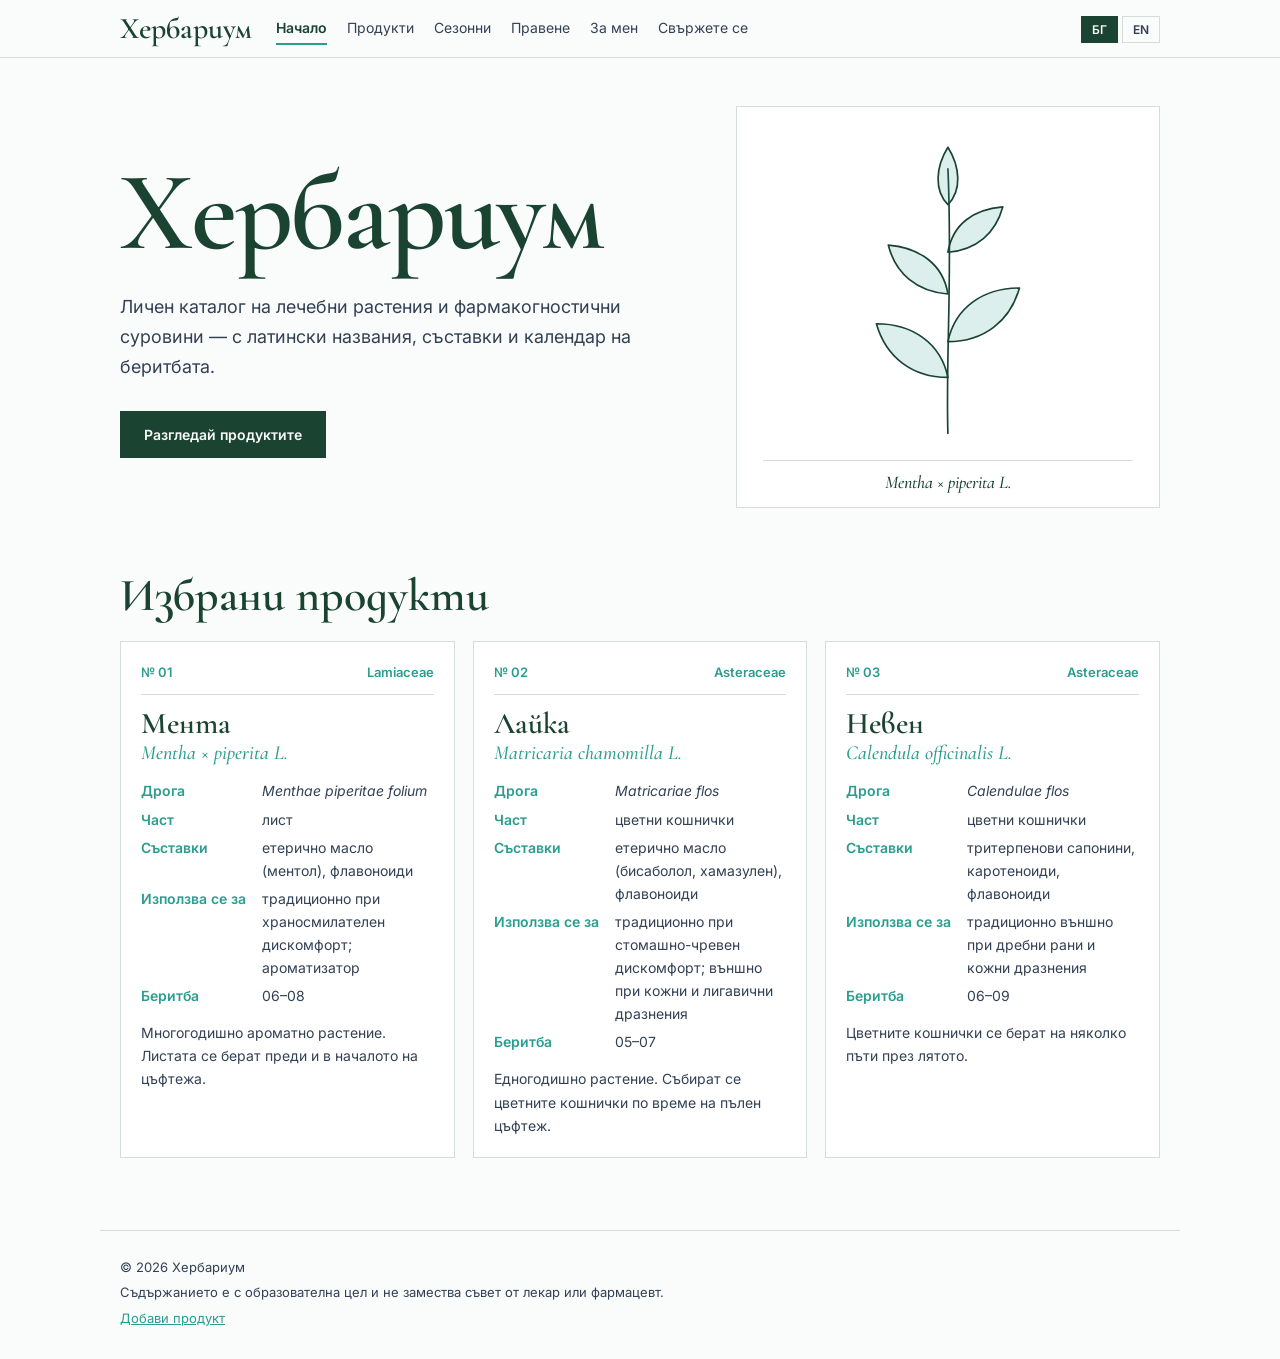
==== index.html @ a368ddf5 "Adding more plants from list: almost half" ====
<!DOCTYPE html>
<html lang="bg">
<head>
    <meta charset="utf-8">
    <meta name="viewport" content="width=device-width, initial-scale=1, viewport-fit=cover">
    <title>Хербариум</title>
    <link href="https://fonts.googleapis.com/css2?family=Cormorant+Garamond:ital,wght@0,500;0,600;1,400;1,500&family=Inter:wght@400;500;600&display=swap" rel="stylesheet">
    <style>
        :root{--bg:#FAFBFB;--ink:#334155;--green:#1B4332;--teal:#2A9D8F;--line:#d5dddb;--card:#fff;--tint:#e8f3f0;color-scheme:light;box-sizing:border-box;padding:env(safe-area-inset-top,0px) 0 env(safe-area-inset-bottom,0px)}
        @media(prefers-color-scheme:dark){:root:not([data-theme="light"]){--bg:#0e1714;--ink:#c9d3d1;--green:#9fd3b8;--teal:#4cc2b2;--line:#27413a;--card:#13211d;--tint:#193029;color-scheme:dark}}
        :root[data-theme="dark"]{--bg:#0e1714;--ink:#c9d3d1;--green:#9fd3b8;--teal:#4cc2b2;--line:#27413a;--card:#13211d;--tint:#193029;color-scheme:dark}
        *{box-sizing:border-box}
        html{scroll-padding-top:env(safe-area-inset-top,0px)}
        body{margin:0;background:var(--bg);color:var(--ink);font:16px/1.65 Inter,system-ui,sans-serif}
        body::before{content:"";position:fixed;inset:0 0 auto;height:env(safe-area-inset-top,0px);background:var(--bg);z-index:20}
        header{position:sticky;top:env(safe-area-inset-top,0px);z-index:10;background:var(--bg);border-bottom:1px solid var(--line)}
        .bar{max-width:1080px;margin:auto;padding:12px 20px;display:flex;align-items:center;gap:8px 24px;flex-wrap:wrap}
        .brand{font:600 30px/1 "Cormorant Garamond",Georgia,serif;color:var(--green);text-decoration:none}
        nav{display:flex;gap:2px 20px;flex:1;flex-wrap:wrap}
        nav a{color:var(--ink);text-decoration:none;font-size:14px;padding:4px 0;border-bottom:2px solid transparent}
        nav a.on{color:var(--green);border-color:var(--teal);font-weight:600}
        a:focus-visible,button:focus-visible,input:focus-visible{outline:2px solid var(--teal);outline-offset:3px}
        .lang button{font:600 12px Inter,sans-serif;border:1px solid var(--line);background:none;color:var(--ink);padding:5px 10px;cursor:pointer}
        .lang button[aria-pressed=true]{background:var(--green);color:var(--bg);border-color:var(--green)}
        main{max-width:1080px;margin:auto;padding:48px 20px 72px}
        h1,h2,h3{font-family:"Cormorant Garamond",Georgia,serif;color:var(--green);font-weight:600;line-height:1.02;margin:0}
        h1{font-size:clamp(52px,11vw,112px);letter-spacing:-.015em}
        h2{font-size:clamp(32px,5vw,46px);margin:64px 0 22px}
        h3{font-size:30px}
        .lat{font:italic 500 20px "Cormorant Garamond",Georgia,serif;color:var(--teal);margin:2px 0 14px}
        .lead{font-size:18px;max-width:34em;margin:22px 0 30px}
        .btn{display:inline-block;background:var(--green);color:var(--bg);padding:12px 24px;text-decoration:none;font-weight:600;font-size:14px}
        .hero{display:grid;grid-template-columns:1.35fr 1fr;gap:44px;align-items:center}
        .plate{border:1px solid var(--line);background:var(--card);padding:26px 26px 14px;text-align:center;color:var(--green)}
        .plate svg{width:100%;max-height:310px}
        .plate p{margin:10px 0 0;border-top:1px solid var(--line);padding-top:10px;font:italic 500 18px "Cormorant Garamond",Georgia,serif}
        .mono{font:600 110px/1.1 "Cormorant Garamond",Georgia,serif;padding:30px 0}
        .grid{display:grid;grid-template-columns:repeat(auto-fill,minmax(290px,1fr));gap:18px}
        .card{border:1px solid var(--line);background:var(--card);padding:20px}
        .meta{display:flex;justify-content:space-between;gap:10px;border-bottom:1px solid var(--line);padding-bottom:10px;margin-bottom:14px;font-size:13px;color:var(--teal);font-weight:600}
        dl{display:grid;grid-template-columns:auto 1fr;gap:5px 16px;font-size:14px;margin:0 0 14px}
        dt{color:var(--teal);font-weight:600}
        dd{margin:0}
        .card p:last-child{font-size:14px;margin:0}
        input{width:100%;max-width:480px;padding:12px 14px;border:1px solid var(--line);background:var(--card);color:var(--ink);font:inherit;margin:8px 0 28px}
        .cal{overflow-x:auto}
        table{border-collapse:collapse;width:100%;min-width:700px;font-size:13px}
        th,td{border:1px solid var(--line);padding:8px 4px;text-align:center}
        th:first-child,td:first-child{text-align:left;padding-left:10px;white-space:nowrap}
        td.on{background:var(--teal);color:var(--bg);font-size:9px}
        th.now{background:var(--tint);color:var(--green)}
        td.now{box-shadow:inset 0 0 0 2px var(--green)}
        .big{font:500 clamp(24px,4vw,38px) "Cormorant Garamond",Georgia,serif;color:var(--green);word-break:break-all}
        footer{border-top:1px solid var(--line);padding:26px 20px;max-width:1080px;margin:auto;font-size:13px}
        footer p{margin:0 0 4px}
        .row{display:grid;grid-template-columns:1fr 2fr;gap:6px 28px;padding:18px 0;border-top:1px solid var(--line)}.row h3{font-size:26px}.row p{margin:0}
        .hl{border-color:var(--teal);box-shadow:inset 0 3px 0 var(--teal)}.sub{font-size:14px;margin:6px 0 0}
        .form{display:grid;grid-template-columns:repeat(auto-fit,minmax(240px,1fr));gap:14px 18px;margin:24px 0}.form label{font-size:13px;font-weight:600;color:var(--teal)}.form input{margin:4px 0 0;max-width:none;color:var(--ink);font-weight:400}
        .months{display:flex;flex-wrap:wrap;gap:8px 18px;margin-bottom:24px}.months label{font-size:14px}.months input{width:auto;margin:0 5px 0 0}
        textarea{width:100%;padding:12px;border:1px solid var(--line);background:var(--card);color:var(--ink);font:13px/1.5 ui-monospace,Menlo,monospace;margin:12px 0}
        ol{padding-left:20px;max-width:40em}
        .card ul,.card ol{padding-left:18px;margin:0 0 12px;font-size:14px}.card li{margin:3px 0}.k{font-size:13px;font-weight:600;color:var(--teal);margin:12px 0 4px}
        @media(max-width:720px){.hero{grid-template-columns:1fr;gap:28px}.plate{max-width:280px}.row{grid-template-columns:1fr}}
    </style>
</head>
<body>
<header><div class="bar">
    <a class="brand" href="#home" id="brand"></a><nav id="nav"></nav>
    <div class="lang"><button data-l="bg">БГ</button> <button data-l="en">EN</button></div>
</div></header>
<main id="app"></main>
<footer id="foot"></footer>
<script>
    /* =====================================================================
       ✎ РЕДАКТИРАЙТЕ ТУК / EDIT HERE
       Добавяне на продукт: копирайте един блок в PRODUCTS и сменете текстовете.
       Махане на продукт: изтрийте целия му блок { ... }.
       months = месеци на беритба (1 = януари … 12 = декември).
       ===================================================================== */
    const SITE={
        email:"bilkarnik.contact@gmail.com",
        social:[{name:"Instagram",url:"https://instagram.com/"}],
        person:{bg:"Якуб Златанов",en:"Yaqub Zlatanov"},
        role:{bg:"Студент по фармация, Софийски университет „Св. Климент Охридски“",en:"Pharmacy student, Sofia University “St. Kliment Ohridski”"},
        bio:{
            bg:["Хербариум е личен проект, в който събирам и подреждам знания за лекарствените растения и техните суровини — от латинското название и използваната част до активните съставки и времето за беритба.","Целта е да бъде ясен и полезен справочник по фармакогнозия."],
            en:["Herbarium is a personal project where I collect and organise knowledge about medicinal plants and their drugs — from the Latin name and the part used to the active constituents and harvest time.","The aim is a clear, useful pharmacognosy reference."]},
        dirs:[
            {bg:{t:"Фармакогнозия",d:"Основно направление"},en:{t:"Pharmacognosy",d:"Main focus"}},
            {bg:{t:"Козметична технология",d:"Правене на козметика"},en:{t:"Cosmetic technology",d:"Making cosmetics"}},
            {bg:{t:"Фармацевтична технология",d:"Лекарствени форми — мехлеми, балсами и други"},en:{t:"Pharmaceutical technology",d:"Dosage forms — ointments, balms and more"}}],
        make:[
            {bg:{t:"Водни растителни извлеци",d:"Изследване на разтворимостта на растителните компоненти."},en:{t:"Aqueous plant extracts",d:"Studying the solubility of plant constituents."}},
            {bg:{t:"Глицеринови извлеци",d:"Изучаване на свойствата на глицеринова екстракционна среда."},en:{t:"Glycerin extracts",d:"Studying the properties of glycerin as an extraction medium."}},
            {bg:{t:"Растителни прахове",d:"Подготовка и характеризиране на суровини."},en:{t:"Herbal powders",d:"Preparing and characterising raw materials."}},
            {bg:{t:"Кремове и емулсии",d:"Крем за ръце и тяло, билков крем, хидратиращи емулсии, кремове с глицерин и растителни екстракти."},en:{t:"Creams and emulsions",d:"Hand and body cream, herbal cream, moisturising emulsions, creams with glycerin and plant extracts."}},
            {bg:{t:"Екстракти и тинктури",d:"Водни извлеци, глицеринови извлеци, маслени мацерати."},en:{t:"Extracts and tinctures",d:"Aqueous extracts, glycerin extracts, oil macerates."}},
            {bg:{t:"Балсами и мехлеми",d:"Балсам с пчелен восък, маслени билкови балсами."},en:{t:"Balms and ointments",d:"Beeswax balm, herbal oil balms."}},
            {bg:{t:"Други форми",d:"Течни сапунени форми, козметични гелове, глицеринови разтвори."},en:{t:"Other forms",d:"Liquid soap forms, cosmetic gels, glycerin solutions."}},
            {bg:{t:"Водни разтвори и ароматни продукти",d:"Ароматизирани водни разтвори (eau de parfum, eau de toilette, parfum), глицеринови смеси, прости козметични смеси."},en:{t:"Aqueous solutions and fragrance products",d:"Aromatised aqueous solutions (eau de parfum, eau de toilette, parfum), glycerin mixtures, simple cosmetic mixtures."}}]
    };
    const PRODUCTS=[
        {latin:"Mentha × piperita L.",drug:"Menthae piperitae folium",family:"Lamiaceae",months:[6,7,8],
            bg:{name:"Мента",part:"лист",compounds:"етерично масло (ментол), флавоноиди",use:"традиционно при храносмилателен дискомфорт; ароматизатор",desc:"Многогодишно ароматно растение. Листата се берат преди и в началото на цъфтежа."},
            en:{name:"Peppermint",part:"leaf",compounds:"essential oil (menthol), flavonoids",use:"traditionally for digestive discomfort; flavouring",desc:"A perennial aromatic herb. Leaves are picked before and at the start of flowering."}},
        {latin:"Matricaria chamomilla L.",drug:"Matricariae flos",family:"Asteraceae",months:[5,6,7],
            bg:{name:"Лайка",part:"цветни кошнички",compounds:"етерично масло (бисаболол, хамазулен), флавоноиди",use:"традиционно при стомашно-чревен дискомфорт; външно при кожни и лигавични дразнения",desc:"Едногодишно растение. Събират се цветните кошнички по време на пълен цъфтеж."},
            en:{name:"Chamomile",part:"flower heads",compounds:"essential oil (bisabolol, chamazulene), flavonoids",use:"traditionally for gastrointestinal discomfort; externally for skin and mucosal irritation",desc:"An annual herb. The flower heads are collected at full bloom."}},
        {latin:"Calendula officinalis L.",drug:"Calendulae flos",family:"Asteraceae",months:[6,7,8,9],
            bg:{name:"Невен",part:"цветни кошнички",compounds:"тритерпенови сапонини, каротеноиди, флавоноиди",use:"традиционно външно при дребни рани и кожни дразнения",desc:"Цветните кошнички се берат на няколко пъти през лятото."},
            en:{name:"Calendula",part:"flower heads",compounds:"triterpene saponins, carotenoids, flavonoids",use:"traditionally, externally, for minor wounds and skin irritation",desc:"The flower heads are picked several times during the summer."}},
        {latin:"Tilia cordata Mill.",drug:"Tiliae flos",family:"Malvaceae",months:[6,7],
            bg:{name:"Липа",part:"съцветия",compounds:"флавоноиди, слузести вещества, етерично масло",use:"традиционно при простуда, като потогонно средство",desc:"Събират се съцветията заедно със съцветния листец в пълен цъфтеж."},
            en:{name:"Linden",part:"inflorescences",compounds:"flavonoids, mucilage, essential oil",use:"traditionally for colds, as a diaphoretic",desc:"Inflorescences are collected with their bract at full bloom."}},
        {latin:"Hypericum perforatum L.",drug:"Hyperici herba",family:"Hypericaceae",months:[6,7,8],
            bg:{name:"Жълт кантарион",part:"цъфтящи връхчета",compounds:"хиперицин, хиперфорин, флавоноиди",use:"традиционно при леко потиснато настроение; взаимодейства с много лекарства",desc:"Бере се цъфтящата връхна част на стъблото. Известен с лекарствени взаимодействия — консултирайте се със специалист."},
            en:{name:"St John’s wort",part:"flowering tops",compounds:"hypericin, hyperforin, flavonoids",use:"traditionally for mildly low mood; interacts with many medicines",desc:"The flowering tops of the stem are collected. Known for drug interactions — consult a professional."}},
        {latin:"Rosa canina L.",drug:"Rosae pseudofructus",family:"Rosaceae",months:[9,10],
            bg:{name:"Шипка",part:"плод",compounds:"витамин C, каротеноиди, флавоноиди",use:"източник на витамин C; традиционно при простуда",desc:"Бере се напълно узрелият лъжлив плод наесен."},
            en:{name:"Rose hip",part:"fruit",compounds:"vitamin C, carotenoids, flavonoids",use:"a source of vitamin C; traditionally for colds",desc:"The fully ripe false fruit is picked in autumn."}},
        {latin:"Salvia officinalis L.",drug:"Salviae officinalis folium",family:"Lamiaceae",months:[5,6,7],
            bg:{name:"Градински чай (жълфия)",part:"листа",compounds:"етерично масло (туйон, 1,8-цинеол, камфор), розмаринова киселина, флавоноиди, дитерпени",use:"традиционно при възпаления на устата и гърлото (гаргара), при леко храносмилателно разстройство и прекомерно изпотяване",desc:"Многогодишен ароматен полухраст със сиво-зелени космати листа. Листата се берат преди и в началото на цъфтежа. Не се препоръчва при бременност и продължителна употреба заради туйона."},
            en:{name:"Sage",part:"leaves",compounds:"essential oil (thujone, 1,8-cineole, camphor), rosmarinic acid, flavonoids, diterpenes",use:"traditionally for mouth and throat inflammation (gargle), mild digestive discomfort and excessive sweating",desc:"A perennial aromatic subshrub with grey-green hairy leaves. The leaves are picked before and at the start of flowering. Not recommended in pregnancy or for long-term use because of thujone."}},
        {latin:"Valeriana officinalis L.",drug:"Valerianae radix",family:"Caprifoliaceae (old: Valerianaceae)",months:[9,10],
            bg:{name:"Валериана",part:"коренища с корени",compounds:"етерично масло (борнил изовалерат), валеренова киселина, валепотриати, аминокиселини",use:"традиционно при лека нервна възбуда и затруднено заспиване",desc:"Многогодишен тревисто растение, чиито корени имат характерна силна миризма. Коренищата се изкопават наесен и се сушат внимателно."},
            en:{name:"Valerian",part:"rhizomes with roots",compounds:"essential oil (bornyl isovalerate), valerenic acid, valepotriates, amino acids",use:"traditionally for mild nervous tension and difficulty falling asleep",desc:"A perennial herb whose roots have a characteristic strong smell. The rhizomes are dug up in autumn and dried carefully."}},
        {latin:"Plantago lanceolata L.",drug:"Plantaginis lanceolatae folium",family:"Plantaginaceae",months:[5,6,7,8],
            bg:{name:"Теснолист живовляк",part:"листа",compounds:"иридоидни гликозиди (аукубин, каталпол), слузести вещества, флавоноиди, танини",use:"традиционно при кашлица и дразнене на лигавицата на устата и гърлото",desc:"Многогодишно растение с розетка от тесни листа и класовидно съцветие. Листата се берат през лятото."},
            en:{name:"Ribwort plantain",part:"leaves",compounds:"iridoid glycosides (aucubin, catalpol), mucilage, flavonoids, tannins",use:"traditionally for cough and irritation of the mouth and throat lining",desc:"A perennial plant with a rosette of narrow leaves and spike-like flower head. The leaves are picked in summer."}},
        {latin:"Echinacea purpurea (L.) Moench",drug:"Echinaceae purpureae herba",family:"Asteraceae",months:[7,8,9],
            bg:{name:"Ехинацея (пурпурна)",part:"надземна част (цъфтящите върхове)",compounds:"кафеоилови производни (цикорова киселина), алкиламиди, полизахариди, флавоноиди",use:"традиционно за краткотрайна подкрепа при настинка",desc:"Многогодишно растение с едри розово-пурпурни цветни кошнички с изпъкнала средина. Не се препоръчва при автоимунни заболявания без консултация със специалист."},
            en:{name:"Purple coneflower",part:"aerial parts (flowering tops)",compounds:"caffeoyl derivatives (cichoric acid), alkylamides, polysaccharides, flavonoids",use:"traditionally for short-term support during the common cold",desc:"A perennial plant with large pink-purple flower heads with a raised centre. Not recommended in autoimmune diseases without professional advice."}},
    ];

    /* ✎ ПРАВЕНЕ (методики). За нова методика копирайте един блок и сменете текстовете.
       drug = латинското име на дрогата от PRODUCTS (връзка към продукта); need = списък; steps = стъпки. */
    const PREPS=[
        {drug:"Matricariae flos",
            bg:{name:"запарка от лайка",need:["10 г лайка (Matricariae flos), едро натрошена","100 мл вода","водна баня, везна, цедка"],
                steps:["Претеглете дрогата и я сложете в подходящ съд.","Залейте с гореща вода и покрийте.","Загрявайте на водна баня 15 минути, като разбърквате от време на време.","Оставете да се охлади на стайна температура около 45 минути.","Прецедете и допълнете с вода до 100 мл."],
                note:"Съотношение 1:10. Приготвя се прясно и се съхранява на хладно не повече от 48 часа."},
            en:{name:"chamomile infusion",need:["10 g chamomile (Matricariae flos), coarsely crushed","100 mL water","water bath, balance, strainer"],
                steps:["Weigh the drug and place it in a suitable vessel.","Pour over hot water and cover.","Heat in a water bath for 15 minutes, stirring from time to time.","Let it cool at room temperature for about 45 minutes.","Strain and make up to 100 mL with water."],
                note:"Ratio 1:10. Prepare fresh and keep cool for no more than 48 hours."}},
        {drug:"Calendulae flos",
            bg:{name:"маслен мацерат от невен",need:["20 г суха невен (Calendulae flos)","100 мл растително масло (напр. маслиново)","стъклен буркан, цедка или марля, тъмен флакон"],
                steps:["Използвайте напълно суха дрога, иначе маслото може да се развали.","Сложете невена в буркана и го залейте с маслото, докато е напълно покрит.","Затворете и оставете на топло и тъмно за 2–4 седмици, като разклащате всеки ден.","Прецедете през марля и изстискайте добре.","Оставете да се утаи и прелейте в тъмен флакон."],
                note:"Съотношение 1:5. Съхранявайте на хладно и тъмно и етикетирайте с дата."},
            en:{name:"calendula oil macerate",need:["20 g dried calendula (Calendulae flos)","100 mL vegetable oil (e.g. olive oil)","glass jar, strainer or gauze, dark bottle"],
                steps:["Use fully dry material, otherwise the oil may spoil.","Put the calendula in the jar and cover it completely with the oil.","Close and keep in a warm, dark place for 2–4 weeks, shaking daily.","Strain through gauze and squeeze well.","Let it settle and pour into a dark bottle."],
                note:"Ratio 1:5. Store in a cool, dark place and label with the date."}}
    ];
    const I={
        bg:{home:"Начало",products:"Продукти",seasonal:"Сезонни",about:"За мен",contact:"Свържете се",
            lead:"Личен каталог на лечебни растения и фармакогностични суровини — с латински названия, съставки и календар на беритбата.",
            browse:"Разгледай продуктите",now:"В сезон сега",feat:"Избрани продукти",
            drug:"Дрога",part:"Част",compounds:"Съставки",season:"Беритба",
            search:"Търси по име или латинско название",none:"Няма намерени продукти. Опитайте с друга дума.",count:"продукта в каталога",
            calH:"Календар на беритбата",calP:"Месеците, в които се събира всяка суровина. Текущият месец е очертан.",noneNow:"Този месец няма продукти в сезон.",
            contactP:"Имате въпрос или предложение за нов продукт? Пишете ми.",write:"Пишете ми на имейл",follow:"Профили",
            foot:"Съдържанието е с образователна цел и не замества съвет от лекар или фармацевт.",
            canH:"Какво мога да правя",canP:"Лабораторията ми е насочена към три направления и обхваща следните работи.",
            add:"Добави продукт",addP:"Помощник за добавяне на нови продукти и цветя в каталога — без да пишете код.",
            s1:"Попълнете полетата и отметнете месеците на беритба. Образецът се показва на живо най-отдолу.",s2:"Натиснете „Копирай кода“.",
            s3:"Изпратете ми копирания код в чата с думите „Добави този продукт“. Ако редактирате файла сами, поставете кода в списъка PRODUCTS, преди затварящата скоба ].",
            rm:"За премахване или промяна: напишете ми например „Махни Мента“ или „Смени сезона на Лайка“ — или изтрийте целия блок на продукта във файла.",
            mons:"Месеци на беритба",code:"Готов код",copy:"Копирай кода",copied:"Копирано",prev:"Преглед",use:"Използва се за",
            make:"Правене",makeOf:"Правене на",makeP:"Стъпка по стъпка: как се приготвят препарати от дрогите в каталога.",needK:"Необходимо",stepsK:"Стъпки",
            prepNote:"Методиките са примерни и с учебна цел. Спазвайте лабораторните правила и носете предпазни очила."},
        en:{home:"Home",products:"Products",seasonal:"Seasonal",about:"About me",contact:"Contact",
            lead:"A personal catalogue of medicinal plants and pharmacognostic drugs — with Latin names, constituents and a harvest calendar.",
            browse:"Browse products",now:"In season now",feat:"Featured products",
            drug:"Drug",part:"Part used",compounds:"Constituents",season:"Harvest",
            search:"Search by name or Latin name",none:"No products found. Try another word.",count:"products in the catalogue",
            calH:"Harvest calendar",calP:"The months in which each drug is collected. The current month is outlined.",noneNow:"Nothing is in season this month.",
            contactP:"Have a question or a suggestion for a new product? Write to me.",write:"Email me",follow:"Profiles",
            foot:"Content is for educational purposes and does not replace advice from a doctor or pharmacist.",
            canH:"What I can make",canP:"My lab covers three focus areas and the following kinds of work.",
            add:"Add a product",addP:"A helper for adding new products and flowers to the catalogue — no coding needed.",
            s1:"Fill in the fields and tick the harvest months. The specimen appears live at the bottom.",s2:"Press “Copy code”.",
            s3:"Send me the copied code in the chat with the words “Add this product”. If you edit the file yourself, paste the code into the PRODUCTS list, before the closing bracket ].",
            rm:"To remove or change one: tell me, for example, “Remove Peppermint” or “Change the season of Chamomile” — or delete the product’s whole block in the file.",
            mons:"Harvest months",code:"Ready code",copy:"Copy code",copied:"Copied",prev:"Preview",use:"Used for",
            make:"Making",makeOf:"Making",makeP:"Step by step: how to prepare products from the drugs in the catalogue.",needK:"You need",stepsK:"Steps",
            prepNote:"The methods are examples for study purposes. Follow lab rules and wear safety glasses."}
    };
    /* ===================== край на редактируемата част ===================== */

    let L="bg";try{L=localStorage.getItem("lang")||"bg"}catch(e){}
    const t=k=>I[L][k],$=s=>document.querySelector(s),now=new Date().getMonth()+1;
    const mon=m=>new Date(2026,m-1,1).toLocaleDateString(L==="bg"?"bg-BG":"en-GB",{month:"short"});
    const pad=n=>String(n).padStart(2,"0");
    const range=a=>a.length?mon(Math.min(...a))+"–"+mon(Math.max(...a)):"—";
    const card=(p,i)=>{const c=p[L];return `<article class="card" data-q="${(p.bg.name+" "+p.en.name+" "+p.latin+" "+p.drug).toLowerCase()}"><div class="meta"><span>№ ${pad(i+1)}</span><span>${p.family}</span></div><h3>${c.name}</h3><p class="lat">${p.latin}</p><dl><dt>${t("drug")}</dt><dd><i>${p.drug}</i></dd><dt>${t("part")}</dt><dd>${c.part}</dd><dt>${t("compounds")}</dt><dd>${c.compounds}</dd>${c.use?`<dt>${t("use")}</dt><dd>${c.use}</dd>`:""}<dt>${t("season")}</dt><dd>${range(p.months)}</dd></dl><p>${c.desc}</p></article>`};
    const cards=list=>`<div class="grid">${list.map(p=>card(p,PRODUCTS.indexOf(p))).join("")}</div>`;
    const plant=`<svg viewBox="0 0 200 260" aria-hidden="true"><g fill="var(--teal)" fill-opacity=".16" stroke="currentColor" stroke-width="1.4" stroke-linecap="round" stroke-linejoin="round"><path fill="none" d="M100 252C98 190 104 120 100 30"/><path d="M100 205C70 205 48 188 40 160C70 160 94 176 100 205Z"/><path d="M100 175C130 175 152 158 160 130C130 130 106 146 100 175Z"/><path d="M100 135C74 133 56 118 50 94C76 96 96 110 100 135Z"/><path d="M100 100C124 98 140 84 146 62C122 64 104 76 100 100Z"/><path d="M100 60C88 48 90 28 100 12C110 28 112 48 100 60Z"/></g></svg>`;

    const R={
        home(){const live=PRODUCTS.filter(p=>p.months.includes(now));
            return `<section class="hero"><div><h1>${L==="bg"?"Хербариум":"Herbarium"}</h1><p class="lead">${t("lead")}</p><a class="btn" href="#products">${t("browse")}</a></div>
  <div class="plate">${plant}<p>${PRODUCTS[0].latin}</p></div></section>
  <h2>${live.length?t("now"):t("feat")}</h2>${cards((live.length?live:PRODUCTS).slice(0,3))}`},
        products(){return `<h1>${t("products")}</h1><p class="lead">${PRODUCTS.length} ${t("count")}</p>
  <input id="q" type="search" placeholder="${t("search")}" aria-label="${t("search")}">${cards(PRODUCTS)}<p id="none" hidden>${t("none")}</p>`},
        seasonal(){const live=PRODUCTS.filter(p=>p.months.includes(now)),M=[1,2,3,4,5,6,7,8,9,10,11,12];
            return `<h1>${t("seasonal")}</h1><p class="lead">${t("calP")}</p>
  <h2 style="margin-top:8px">${t("now")}</h2>${live.length?cards(live):`<p>${t("noneNow")}</p>`}
  <h2>${t("calH")}</h2><div class="cal"><table><thead><tr><th></th>${M.map(m=>`<th class="${m===now?"now":""}">${mon(m)}</th>`).join("")}</tr></thead><tbody>
  ${PRODUCTS.map(p=>`<tr><td>${p[L].name}</td>${M.map(m=>`<td class="${p.months.includes(m)?"on":""} ${m===now?"now":""}">${p.months.includes(m)?"●":""}</td>`).join("")}</tr>`).join("")}</tbody></table></div>`},
        about(){const n=SITE.person[L];
            return `<section class="hero"><div><h1>${n}</h1><p class="lat" style="font-size:24px;margin-top:14px">${SITE.role[L]}</p>${SITE.bio[L].map(b=>`<p class="lead" style="margin:16px 0">${b}</p>`).join("")}</div>
  <div class="plate"><div class="mono">${n.split(" ").map(w=>w[0]).join("")}</div><p>${L==="bg"?"Хербариум":"Herbarium"}</p></div></section><h2>${t("canH")}</h2><p class="lead" style="margin:0 0 24px">${t("canP")}</p><div class="grid">${SITE.dirs.map((d,i)=>`<div class="card${i?"":" hl"}"><h3 style="font-size:26px">${d[L].t}</h3><p class="sub">${d[L].d}</p></div>`).join("")}</div><div style="margin-top:36px">${SITE.make.map(m=>`<div class="row"><h3>${m[L].t}</h3><p>${m[L].d}</p></div>`).join("")}</div>`},
        make(){return `<h1>${t("make")}</h1><p class="lead">${t("makeP")}</p><div class="grid">${PREPS.map((m,i)=>{const c=m[L],p=PRODUCTS.find(x=>x.drug===m.drug);return `<article class="card"><div class="meta"><span>№ ${pad(i+1)}</span><span>${m.drug}</span></div><h3>${t("makeOf")} ${c.name}</h3>${p?`<p class="lat">${p[L].name} — ${p.latin}</p>`:""}<p class="k">${t("needK")}</p><ul>${c.need.map(x=>`<li>${x}</li>`).join("")}</ul><p class="k">${t("stepsK")}</p><ol>${c.steps.map(x=>`<li>${x}</li>`).join("")}</ol><p>${c.note}</p></article>`}).join("")}</div><p class="sub" style="margin-top:28px">${t("prepNote")}</p>`},
        add(){return `<h1>${t("add")}</h1><p class="lead">${t("addP")}</p>
  <ol><li>${t("s1")}</li><li>${t("s2")}</li><li>${t("s3")}</li></ol><p>${t("rm")}</p>
  <div class="form">${FIELDS.map(f=>`<label>${f[L==="bg"?1:2]}<input data-k="${f[0]}" value="${(draft[f[0]]||"").replace(/"/g,"&quot;")}"></label>`).join("")}</div>
  <p class="lat" style="margin:0 0 8px">${t("mons")}</p><div class="months">${[1,2,3,4,5,6,7,8,9,10,11,12].map(m=>`<label><input type="checkbox" data-m="${m}"${draft.months.includes(m)?" checked":""}>${mon(m)}</label>`).join("")}</div>
  <h2 style="margin-top:8px">${t("code")}</h2><textarea id="out" rows="9" readonly></textarea><button class="btn" id="cp" style="border:0;cursor:pointer">${t("copy")}</button>
  <h2>${t("prev")}</h2><div class="grid" id="pv"></div>`},
        contact(){return `<h1>${t("contact")}</h1><p class="lead">${t("contactP")}</p>
  <p class="big"><a href="mailto:${SITE.email}" style="color:inherit">${SITE.email}</a></p><p><a class="btn" href="mailto:${SITE.email}">${t("write")}</a></p>
  ${SITE.social.length?`<h2>${t("follow")}</h2><p>${SITE.social.map(s=>`<a href="${s.url}" target="_blank" rel="noopener" style="color:var(--green);margin-right:18px">${s.name}</a>`).join("")}</p>`:""}`}
    };
    const draft={months:[]};
    const FIELDS=[["latin","Латинско название","Latin name"],["drug","Дрога (латински)","Drug (Latin)"],["family","Семейство","Family"],["nameBg","Име (български)","Name (Bulgarian)"],["nameEn","Име (английски)","Name (English)"],["partBg","Част (български)","Part used (Bulgarian)"],["partEn","Част (английски)","Part used (English)"],["compBg","Съставки (български)","Constituents (Bulgarian)"],["compEn","Съставки (английски)","Constituents (English)"],["useBg","Използва се за (български)","Used for (Bulgarian)"],["useEn","Използва се за (английски)","Used for (English)"],["descBg","Описание (български)","Description (Bulgarian)"],["descEn","Описание (английски)","Description (English)"]];
    function bindAdd(){
        const J=JSON.stringify,d=draft,out=$("#out");
        const upd=()=>{const m=d.months.slice().sort((a,b)=>a-b),v=k=>d[k]||"";
            const p={latin:v("latin"),drug:v("drug"),family:v("family"),months:m,bg:{name:v("nameBg"),part:v("partBg"),compounds:v("compBg"),use:v("useBg"),desc:v("descBg")},en:{name:v("nameEn"),part:v("partEn"),compounds:v("compEn"),use:v("useEn"),desc:v("descEn")}};
            const o=x=>`name:${J(x.name)},part:${J(x.part)},compounds:${J(x.compounds)},use:${J(x.use)},desc:${J(x.desc)}`;
            out.value=` {latin:${J(p.latin)},drug:${J(p.drug)},family:${J(p.family)},months:[${m}],\n  bg:{${o(p.bg)}},\n  en:{${o(p.en)}}},`;
            $("#pv").innerHTML=card(p,PRODUCTS.length)};
        document.querySelectorAll("[data-k]").forEach(i=>i.oninput=()=>{d[i.dataset.k]=i.value;upd()});
        document.querySelectorAll("[data-m]").forEach(i=>i.onchange=()=>{const m=+i.dataset.m;d.months=d.months.filter(x=>x!==m);if(i.checked)d.months.push(m);upd()});
        $("#cp").onclick=e=>{out.select();try{navigator.clipboard.writeText(out.value)}catch(x){document.execCommand("copy")}e.target.textContent=t("copied");setTimeout(()=>e.target.textContent=t("copy"),1800)};
        upd();
    }
    function render(){
        const k=(location.hash||"#home").slice(1),pg=R[k]?k:"home",name=L==="bg"?"Хербариум":"Herbarium";
        $("#brand").textContent=name;
        $("#nav").innerHTML=["home","products","seasonal","make","about","contact"].map(p=>`<a href="#${p}" class="${p===pg?"on":""}">${t(p)}</a>`).join("");
        document.querySelectorAll(".lang button").forEach(b=>b.setAttribute("aria-pressed",b.dataset.l===L));
        $("#app").innerHTML=R[pg]();
        $("#foot").innerHTML=`<p>© ${new Date().getFullYear()} ${name}</p><p>${t("foot")}</p><p><a href="#add" style="color:var(--teal)">${t("add")}</a></p>`;
        document.documentElement.lang=L;document.title=name+" — "+t(pg);if(pg==="add")bindAdd();
        const q=$("#q");if(q)q.oninput=()=>{const v=q.value.trim().toLowerCase();let n=0;
            document.querySelectorAll(".card").forEach(c=>{const h=!c.dataset.q.includes(v);c.hidden=h;if(!h)n++});$("#none").hidden=n>0};
    }
    document.querySelector(".lang").onclick=e=>{const l=e.target.dataset.l;if(!l)return;L=l;try{localStorage.setItem("lang",l)}catch(x){}render()};
    addEventListener("hashchange",()=>{render();scrollTo(0,0)});
    render();
</script>
</body>
</html>
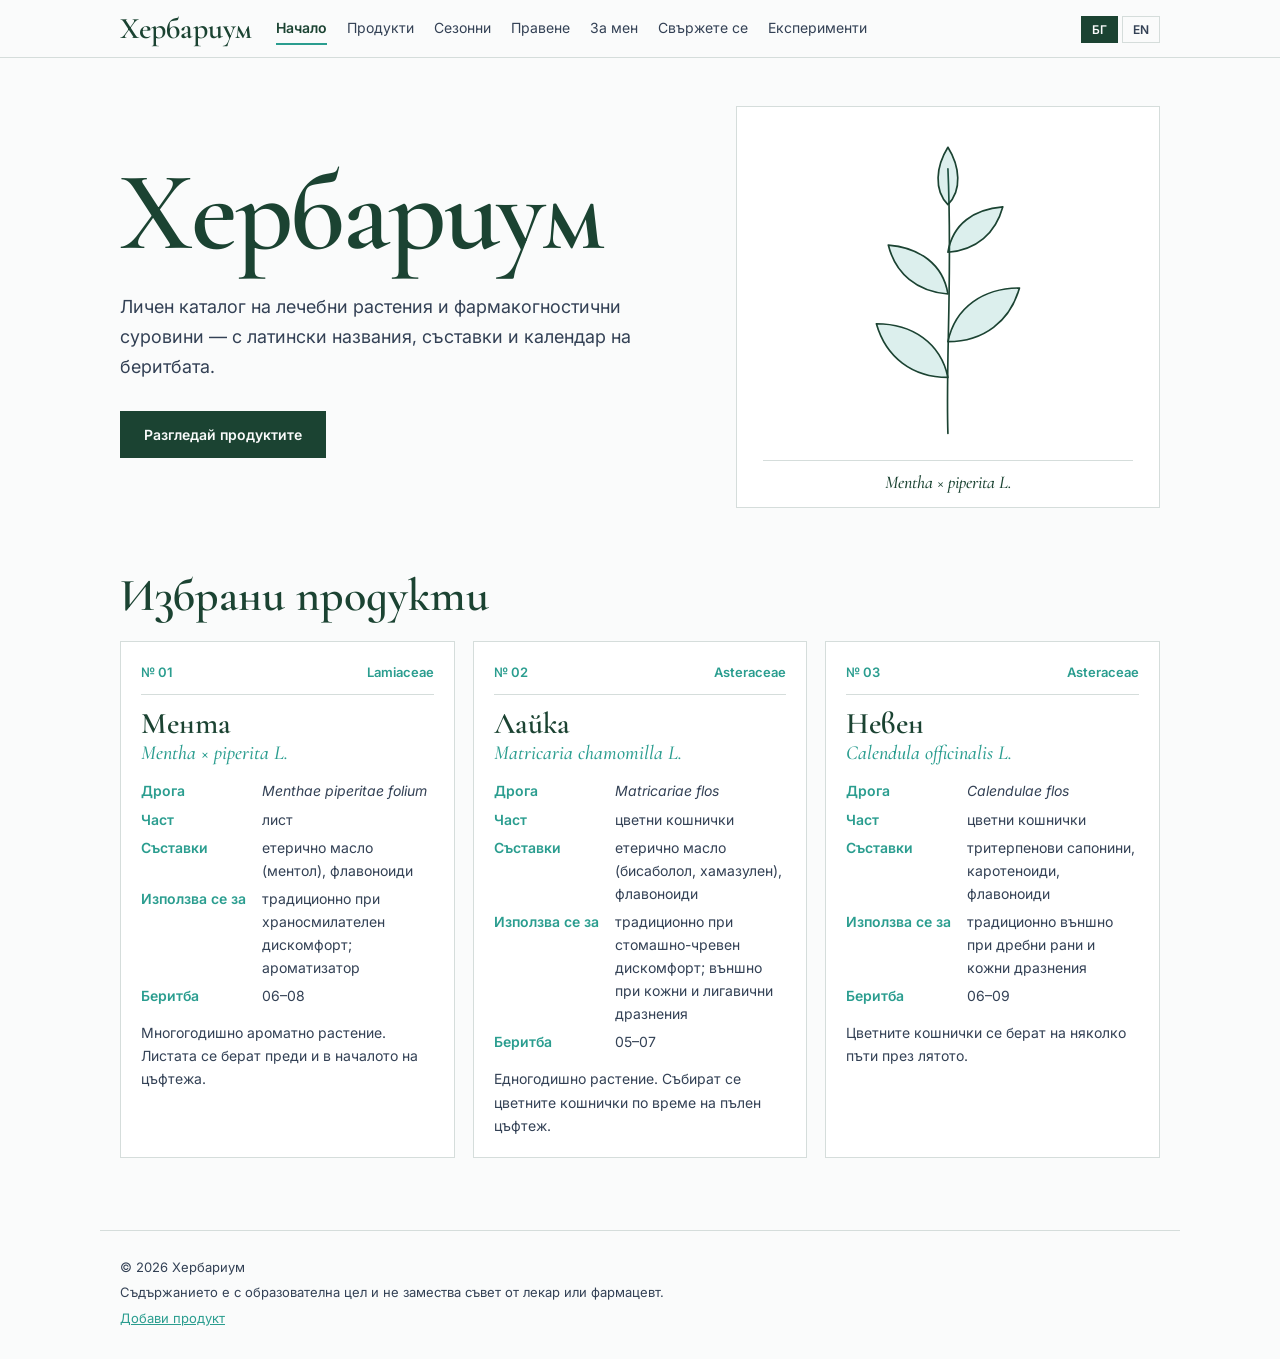
==== commit 3b81ac53: "Added new structure, htmls for experiments and advanced structure for future experimentation posts" ====
--- a/index.html
+++ b/index.html
@@ -60,8 +60,10 @@
         textarea{width:100%;padding:12px;border:1px solid var(--line);background:var(--card);color:var(--ink);font:13px/1.5 ui-monospace,Menlo,monospace;margin:12px 0}
         ol{padding-left:20px;max-width:40em}
         .card ul,.card ol{padding-left:18px;margin:0 0 12px;font-size:14px}.card li{margin:3px 0}.k{font-size:13px;font-weight:600;color:var(--teal);margin:12px 0 4px}
+        .form textarea{margin:4px 0 0;width:100%;font:14px/1.5 Inter,sans-serif;color:var(--ink)}
         @media(max-width:720px){.hero{grid-template-columns:1fr;gap:28px}.plate{max-width:280px}.row{grid-template-columns:1fr}}
     </style>
+<link rel="icon" href="icon.ico">
 </head>
 <body>
 <header><div class="bar">
@@ -130,6 +132,24 @@
         {latin:"Echinacea purpurea (L.) Moench",drug:"Echinaceae purpureae herba",family:"Asteraceae",months:[7,8,9],
             bg:{name:"Ехинацея (пурпурна)",part:"надземна част (цъфтящите върхове)",compounds:"кафеоилови производни (цикорова киселина), алкиламиди, полизахариди, флавоноиди",use:"традиционно за краткотрайна подкрепа при настинка",desc:"Многогодишно растение с едри розово-пурпурни цветни кошнички с изпъкнала средина. Не се препоръчва при автоимунни заболявания без консултация със специалист."},
             en:{name:"Purple coneflower",part:"aerial parts (flowering tops)",compounds:"caffeoyl derivatives (cichoric acid), alkylamides, polysaccharides, flavonoids",use:"traditionally for short-term support during the common cold",desc:"A perennial plant with large pink-purple flower heads with a raised centre. Not recommended in autoimmune diseases without professional advice."}},
+        {latin:"Silybum marianum (L.) Gaertn.",drug:"Silybi mariani fructus",family:"Asteraceae",months:[7,8],
+            bg:{name:"Бял трън",part:"плодове",compounds:"флаволигнани (силимарин: силибинин, силикристин, силидианин), мастно масло",use:"традиционно при лек храносмилателен дискомфорт и като подкрепа при леки чернодробно-жлъчни оплаквания",desc:"Бодливо едногодишно или двугодишно растение с бели жилки по листата и пурпурни цветове. Събират се зрелите плодове."},
+            en:{name:"Milk thistle",part:"fruits (achenes)",compounds:"flavonolignans (silymarin: silibinin, silychristin, silydianin), fatty oil",use:"traditionally for mild digestive discomfort and as support in minor liver and bile complaints",desc:"A spiny annual or biennial plant with white veins on the leaves and purple flowers. The ripe fruits are collected."}},
+        {latin:"Foeniculum vulgare Mill.",drug:"Foeniculi fructus",family:"Apiaceae",months:[8,9],
+            bg:{name:"Резене",part:"плодове",compounds:"етерично масло (анетол, фенхон), мастно масло, флавоноиди",use:"традиционно при газове и леки спазми в храносмилателния тракт, както и като отхрачващо при кашлица",desc:"Високо ароматно растение с перести листа и жълти сенници. Плодовете се берат, когато узреят."},
+            en:{name:"Fennel",part:"fruits",compounds:"essential oil (anethole, fenchone), fatty oil, flavonoids",use:"traditionally for gas and mild digestive spasms, and as an expectorant for cough",desc:"A tall aromatic plant with feathery leaves and yellow umbels. The fruits are collected when ripe."}},
+        {latin:"Althaea officinalis L.",drug:"Althaeae radix",family:"Malvaceae",months:[9,10],
+            bg:{name:"Бял слез",part:"корен",compounds:"слузести вещества (полизахариди), нишесте, пектини, флавоноиди",use:"традиционно при суха кашлица и дразнене на лигавицата на гърлото",desc:"Многогодишно растение с кадифено космати листа и бледорозови цветове. Корените се изкопават наесен."},
+            en:{name:"Marshmallow",part:"root",compounds:"mucilage (polysaccharides), starch, pectins, flavonoids",use:"traditionally for dry cough and irritation of the throat lining",desc:"A perennial plant with velvety hairy leaves and pale pink flowers. The roots are dug up in autumn."}},
+        {latin:"Ginkgo biloba L.",drug:"Ginkgo folium",family:"Ginkgoaceae",months:[8,9],
+            bg:{name:"Гинко",part:"листа",compounds:"флавоноидни гликозиди (кверцетин, кемпферол), терпенови лактони (гинколиди, билобалид)",use:"стандартизирани екстракти се използват при леки нарушения на паметта и вниманието и за подобряване на периферното кръвообращение",desc:"Дърво („жива вкаменелост“) с ветрилообразни двуделни листа. Листата се берат зелени, в края на лятото. Взаимодейства с антикоагуланти."},
+            en:{name:"Ginkgo",part:"leaves",compounds:"flavonoid glycosides (quercetin, kaempferol), terpene lactones (ginkgolides, bilobalide)",use:"standardised extracts are used for mild memory and attention problems and to support peripheral circulation",desc:"A tree (“living fossil”) with fan-shaped, two-lobed leaves. The leaves are picked green in late summer. Interacts with anticoagulants."}},
+        {latin:"Achillea millefolium L.",drug:"Millefolii herba",family:"Asteraceae",months:[6,7,8],
+            bg:{name:"Бял равнец",part:"цъфтящи връхни части",compounds:"етерично масло (1,8-цинеол, камфор, хамазулен), флавоноиди, горчиви вещества, танини",use:"традиционно при липса на апетит и леки спазми в храносмилателния тракт; външно при дребни рани",desc:"Многогодишно растение с фино разделени листа и щитовидни съцветия от дребни бели кошнички. Връхните части се берат през лятото."},
+            en:{name:"Yarrow",part:"flowering tops",compounds:"essential oil (1,8-cineole, camphor, chamazulene), flavonoids, bitter principles, tannins",use:"traditionally for loss of appetite and mild digestive spasms; externally for minor wounds",desc:"A perennial plant with finely divided leaves and flat-topped clusters of small white flower heads. The tops are picked in summer."}},
+        {latin:"Crataegus monogyna Jacq.",drug:"Crataegi folium cum flore",family:"Rosaceae",months:[4,5],
+            bg:{name:"Глог (едностъблен)",part:"листа с цветове",compounds:"флавоноиди (хиперозид, виекснин), олигомерни процианидини, триптерпенови киселини",use:"традиционно при леко „нервно сърце“ и временно усещане за сърцебиене",desc:"Бодлив храст или малко дърво с бели цветове и червени плодове. Цъфтящите клонки се берат напролет. Сърдечните оплаквания изискват преглед при лекар."},
+            en:{name:"Hawthorn",part:"leaves with flowers",compounds:"flavonoids (hyperoside, vitexin), oligomeric procyanidins, triterpene acids",use:"traditionally for mild “nervous heart” complaints and temporary palpitations",desc:"A thorny shrub or small tree with white flowers and red fruits. The flowering twigs are picked in spring. Heart complaints need a medical check-up."}},
     ];
 
     /* ✎ ПРАВЕНЕ (методики). За нова методика копирайте един блок и сменете текстовете.
@@ -166,7 +186,8 @@
             rm:"За премахване или промяна: напишете ми например „Махни Мента“ или „Смени сезона на Лайка“ — или изтрийте целия блок на продукта във файла.",
             mons:"Месеци на беритба",code:"Готов код",copy:"Копирай кода",copied:"Копирано",prev:"Преглед",use:"Използва се за",
             make:"Правене",makeOf:"Правене на",makeP:"Стъпка по стъпка: как се приготвят препарати от дрогите в каталога.",needK:"Необходимо",stepsK:"Стъпки",
-            prepNote:"Методиките са примерни и с учебна цел. Спазвайте лабораторните правила и носете предпазни очила."},
+            prepNote:"Методиките са примерни и с учебна цел. Спазвайте лабораторните правила и носете предпазни очила.",
+            addMake:"Добави правене",addMakeP:"Попълнете полетата за нова методика — всяка съставка и всяка стъпка на нов ред. Готовият код добавете в списъка PREPS или ми го пратете с „Добави това правене“."},
         en:{home:"Home",products:"Products",seasonal:"Seasonal",about:"About me",contact:"Contact",
             lead:"A personal catalogue of medicinal plants and pharmacognostic drugs — with Latin names, constituents and a harvest calendar.",
             browse:"Browse products",now:"In season now",feat:"Featured products",
@@ -182,12 +203,14 @@
             rm:"To remove or change one: tell me, for example, “Remove Peppermint” or “Change the season of Chamomile” — or delete the product’s whole block in the file.",
             mons:"Harvest months",code:"Ready code",copy:"Copy code",copied:"Copied",prev:"Preview",use:"Used for",
             make:"Making",makeOf:"Making",makeP:"Step by step: how to prepare products from the drugs in the catalogue.",needK:"You need",stepsK:"Steps",
-            prepNote:"The methods are examples for study purposes. Follow lab rules and wear safety glasses."}
+            prepNote:"The methods are examples for study purposes. Follow lab rules and wear safety glasses.",
+            addMake:"Add a preparation",addMakeP:"Fill in the fields for a new method — one ingredient and one step per line. Add the finished code to the PREPS list or send it to me with “Add this preparation”.",
+        }
     };
     /* ===================== край на редактируемата част ===================== */
 
     let L="bg";try{L=localStorage.getItem("lang")||"bg"}catch(e){}
-    const t=k=>I[L][k],$=s=>document.querySelector(s),now=new Date().getMonth()+1;
+    const t=k=>I[L][k]??I.bg[k]??k,$=s=>document.querySelector(s),now=new Date().getMonth()+1;
     const mon=m=>new Date(2026,m-1,1).toLocaleDateString(L==="bg"?"bg-BG":"en-GB",{month:"short"});
     const pad=n=>String(n).padStart(2,"0");
     const range=a=>a.length?mon(Math.min(...a))+"–"+mon(Math.max(...a)):"—";
@@ -216,8 +239,12 @@
   <div class="form">${FIELDS.map(f=>`<label>${f[L==="bg"?1:2]}<input data-k="${f[0]}" value="${(draft[f[0]]||"").replace(/"/g,"&quot;")}"></label>`).join("")}</div>
   <p class="lat" style="margin:0 0 8px">${t("mons")}</p><div class="months">${[1,2,3,4,5,6,7,8,9,10,11,12].map(m=>`<label><input type="checkbox" data-m="${m}"${draft.months.includes(m)?" checked":""}>${mon(m)}</label>`).join("")}</div>
   <h2 style="margin-top:8px">${t("code")}</h2><textarea id="out" rows="9" readonly></textarea><button class="btn" id="cp" style="border:0;cursor:pointer">${t("copy")}</button>
-  <h2>${t("prev")}</h2><div class="grid" id="pv"></div>`},
-        contact(){return `<h1>${t("contact")}</h1><p class="lead">${t("contactP")}</p>
+  <h2>${t("prev")}</h2><div class="grid" id="pv"></div>
+  <h2 style="margin-top:72px">${t('addMake')}</h2><p class="lead">${t('addMakeP')}</p>
+  <div class="form">${FIELDS2.map(f=>`<label>${f[L==='bg'?1:2]}${f[3]?`<textarea data-j="${f[0]}" rows="4">${(draft2[f[0]]||'').replace(/</g,'&lt;')}</textarea>`:`<input data-j="${f[0]}" value="${(draft2[f[0]]||'').replace(/"/g,'&quot;')}">`}</label>`).join('')}</div>
+  <h2 style="margin-top:8px">${t('code')}</h2><textarea id="out2" rows="9" readonly></textarea><button class="btn" id="cp2" style="border:0;cursor:pointer">${t('copy')}</button>
+  <h2>${t('prev')}</h2><div class="grid" id="pv2"></div>`},
+  contact(){return `<h1>${t("contact")}</h1><p class="lead">${t("contactP")}</p>
   <p class="big"><a href="mailto:${SITE.email}" style="color:inherit">${SITE.email}</a></p><p><a class="btn" href="mailto:${SITE.email}">${t("write")}</a></p>
   ${SITE.social.length?`<h2>${t("follow")}</h2><p>${SITE.social.map(s=>`<a href="${s.url}" target="_blank" rel="noopener" style="color:var(--green);margin-right:18px">${s.name}</a>`).join("")}</p>`:""}`}
     };
@@ -233,12 +260,36 @@
         document.querySelectorAll("[data-k]").forEach(i=>i.oninput=()=>{d[i.dataset.k]=i.value;upd()});
         document.querySelectorAll("[data-m]").forEach(i=>i.onchange=()=>{const m=+i.dataset.m;d.months=d.months.filter(x=>x!==m);if(i.checked)d.months.push(m);upd()});
         $("#cp").onclick=e=>{out.select();try{navigator.clipboard.writeText(out.value)}catch(x){document.execCommand("copy")}e.target.textContent=t("copied");setTimeout(()=>e.target.textContent=t("copy"),1800)};
+        upd();bindPrep();
+    }
+
+    const draft2={};
+    const FIELDS2=[
+        ['drug','Дрога (латинско име, както в продукта)','Drug (Latin name, as in the product)'],
+        ['nameBg','Име на методиката (български)','Method name (Bulgarian)'],
+        ['nameEn','Име на методиката (английски)','Method name (English)'],
+        ['needBg','Необходимо (български), по един ред','You need (Bulgarian), one per line',1],
+        ['needEn','Необходимо (английски), по един ред','You need (English), one per line',1],
+        ['stepsBg','Стъпки (български), по един ред','Steps (Bulgarian), one per line',1],
+        ['stepsEn','Стъпки (английски), по един ред','Steps (English), one per line',1],
+        ['noteBg','Бележка (български)','Note (Bulgarian)'],
+        ['noteEn','Бележка (английски)','Note (English)']];
+    const prepCard=(m,i)=>{const c=m[L],p=PRODUCTS.find(x=>x.drug===m.drug);return `<article class="card"><div class="meta"><span>№ ${pad(i+1)}</span><span>${m.drug}</span></div><h3>${t('makeOf')} ${c.name}</h3>${p?`<p class="lat">${p[L].name} — ${p.latin}</p>`:''}<p class="k">${t('needK')}</p><ul>${c.need.map(x=>`<li>${x}</li>`).join('')}</ul><p class="k">${t('stepsK')}</p><ol>${c.steps.map(x=>`<li>${x}</li>`).join('')}</ol><p>${c.note}</p></article>`};
+    function bindPrep(){
+        const J=JSON.stringify,d=draft2,out=$('#out2'),v=k=>(d[k]||'').trim(),ls=k=>(d[k]||'').split('\n').map(x=>x.trim()).filter(Boolean);
+        const upd=()=>{const o=s=>({name:v('name'+s),need:ls('need'+s),steps:ls('steps'+s),note:v('note'+s)}),m={drug:v('drug'),bg:o('Bg'),en:o('En')};
+            const f=x=>`name:${J(x.name)},need:${J(x.need)},steps:${J(x.steps)},note:${J(x.note)}`;
+            out.value=` {drug:${J(m.drug)},\n  bg:{${f(m.bg)}},\n  en:{${f(m.en)}}},`;
+            $('#pv2').innerHTML=prepCard(m,PREPS.length)};
+        document.querySelectorAll('[data-j]').forEach(i=>i.oninput=()=>{d[i.dataset.j]=i.value;upd()});
+        $('#cp2').onclick=e=>{out.select();try{navigator.clipboard.writeText(out.value)}catch(x){document.execCommand('copy')}e.target.textContent=t('copied');setTimeout(()=>e.target.textContent=t('copy'),1800)};
         upd();
     }
+
     function render(){
         const k=(location.hash||"#home").slice(1),pg=R[k]?k:"home",name=L==="bg"?"Хербариум":"Herbarium";
         $("#brand").textContent=name;
-        $("#nav").innerHTML=["home","products","seasonal","make","about","contact"].map(p=>`<a href="#${p}" class="${p===pg?"on":""}">${t(p)}</a>`).join("");
+        $("#nav").innerHTML=["home","products","seasonal","make","about","contact"].map(p=>`<a href="#${p}" class="${p===pg?"on":""}">${t(p)}</a>`).join("")+`<a href="experiments.html">${L==="bg"?"Експерименти":"Experiments"}</a>`;
         document.querySelectorAll(".lang button").forEach(b=>b.setAttribute("aria-pressed",b.dataset.l===L));
         $("#app").innerHTML=R[pg]();
         $("#foot").innerHTML=`<p>© ${new Date().getFullYear()} ${name}</p><p>${t("foot")}</p><p><a href="#add" style="color:var(--teal)">${t("add")}</a></p>`;
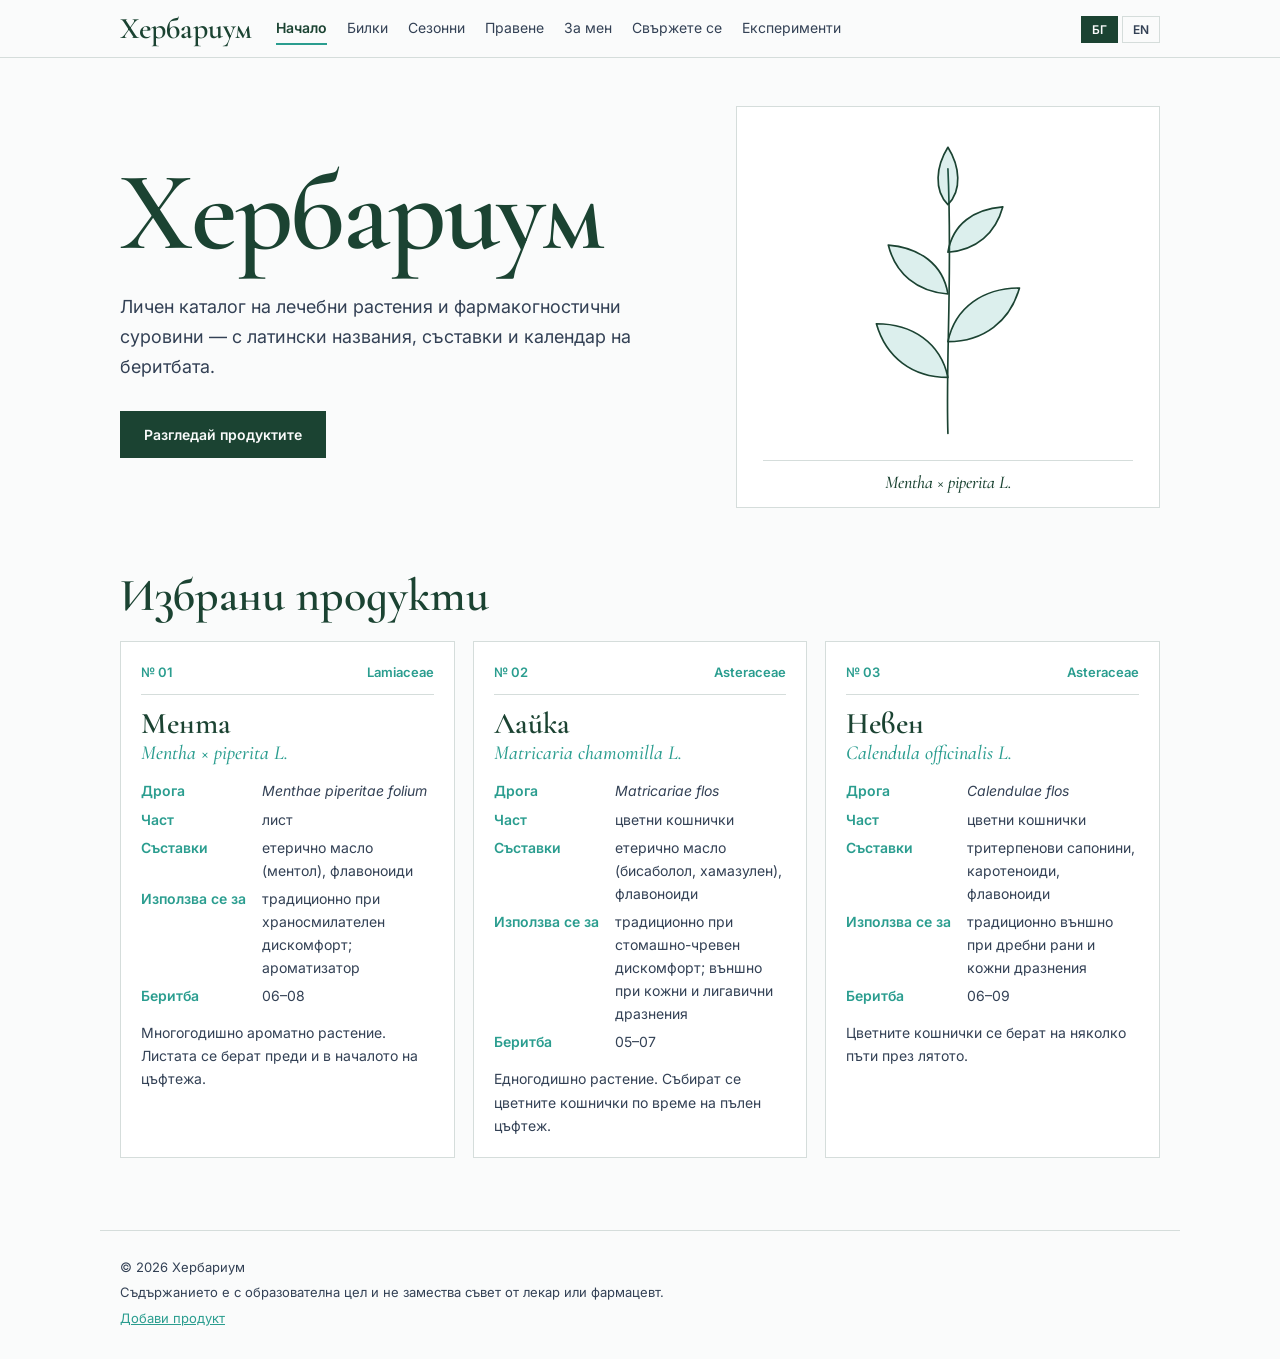
==== commit 32b57880: "Renamed "products" to "herbs"" ====
--- a/index.html
+++ b/index.html
@@ -75,7 +75,7 @@
 <script>
     /* =====================================================================
        ✎ РЕДАКТИРАЙТЕ ТУК / EDIT HERE
-       Добавяне на продукт: копирайте един блок в PRODUCTS и сменете текстовете.
+       Добавяне на продукт: копирайте един блок в HERBS и сменете текстовете.
        Махане на продукт: изтрийте целия му блок { ... }.
        months = месеци на беритба (1 = януари … 12 = декември).
        ===================================================================== */
@@ -101,7 +101,7 @@
             {bg:{t:"Други форми",d:"Течни сапунени форми, козметични гелове, глицеринови разтвори."},en:{t:"Other forms",d:"Liquid soap forms, cosmetic gels, glycerin solutions."}},
             {bg:{t:"Водни разтвори и ароматни продукти",d:"Ароматизирани водни разтвори (eau de parfum, eau de toilette, parfum), глицеринови смеси, прости козметични смеси."},en:{t:"Aqueous solutions and fragrance products",d:"Aromatised aqueous solutions (eau de parfum, eau de toilette, parfum), glycerin mixtures, simple cosmetic mixtures."}}]
     };
-    const PRODUCTS=[
+    const HERBS=[
         {latin:"Mentha × piperita L.",drug:"Menthae piperitae folium",family:"Lamiaceae",months:[6,7,8],
             bg:{name:"Мента",part:"лист",compounds:"етерично масло (ментол), флавоноиди",use:"традиционно при храносмилателен дискомфорт; ароматизатор",desc:"Многогодишно ароматно растение. Листата се берат преди и в началото на цъфтежа."},
             en:{name:"Peppermint",part:"leaf",compounds:"essential oil (menthol), flavonoids",use:"traditionally for digestive discomfort; flavouring",desc:"A perennial aromatic herb. Leaves are picked before and at the start of flowering."}},
@@ -153,7 +153,7 @@
     ];
 
     /* ✎ ПРАВЕНЕ (методики). За нова методика копирайте един блок и сменете текстовете.
-       drug = латинското име на дрогата от PRODUCTS (връзка към продукта); need = списък; steps = стъпки. */
+       drug = латинското име на дрогата от HERBS (връзка към продукта); need = списък; steps = стъпки. */
     const PREPS=[
         {drug:"Matricariae flos",
             bg:{name:"запарка от лайка",need:["10 г лайка (Matricariae flos), едро натрошена","100 мл вода","водна баня, везна, цедка"],
@@ -171,7 +171,7 @@
                 note:"Ratio 1:5. Store in a cool, dark place and label with the date."}}
     ];
     const I={
-        bg:{home:"Начало",products:"Продукти",seasonal:"Сезонни",about:"За мен",contact:"Свържете се",
+        bg:{home:"Начало",herbs:"Билки",seasonal:"Сезонни",about:"За мен",contact:"Свържете се",
             lead:"Личен каталог на лечебни растения и фармакогностични суровини — с латински названия, съставки и календар на беритбата.",
             browse:"Разгледай продуктите",now:"В сезон сега",feat:"Избрани продукти",
             drug:"Дрога",part:"Част",compounds:"Съставки",season:"Беритба",
@@ -182,27 +182,27 @@
             canH:"Какво мога да правя",canP:"Лабораторията ми е насочена към три направления и обхваща следните работи.",
             add:"Добави продукт",addP:"Помощник за добавяне на нови продукти и цветя в каталога — без да пишете код.",
             s1:"Попълнете полетата и отметнете месеците на беритба. Образецът се показва на живо най-отдолу.",s2:"Натиснете „Копирай кода“.",
-            s3:"Изпратете ми копирания код в чата с думите „Добави този продукт“. Ако редактирате файла сами, поставете кода в списъка PRODUCTS, преди затварящата скоба ].",
+            s3:"Изпратете ми копирания код в чата с думите „Добави този продукт“. Ако редактирате файла сами, поставете кода в списъка HERBS, преди затварящата скоба ].",
             rm:"За премахване или промяна: напишете ми например „Махни Мента“ или „Смени сезона на Лайка“ — или изтрийте целия блок на продукта във файла.",
             mons:"Месеци на беритба",code:"Готов код",copy:"Копирай кода",copied:"Копирано",prev:"Преглед",use:"Използва се за",
             make:"Правене",makeOf:"Правене на",makeP:"Стъпка по стъпка: как се приготвят препарати от дрогите в каталога.",needK:"Необходимо",stepsK:"Стъпки",
             prepNote:"Методиките са примерни и с учебна цел. Спазвайте лабораторните правила и носете предпазни очила.",
             addMake:"Добави правене",addMakeP:"Попълнете полетата за нова методика — всяка съставка и всяка стъпка на нов ред. Готовият код добавете в списъка PREPS или ми го пратете с „Добави това правене“."},
-        en:{home:"Home",products:"Products",seasonal:"Seasonal",about:"About me",contact:"Contact",
+        en:{home:"Home",herbs:"Herbs",seasonal:"Seasonal",about:"About me",contact:"Contact",
             lead:"A personal catalogue of medicinal plants and pharmacognostic drugs — with Latin names, constituents and a harvest calendar.",
-            browse:"Browse products",now:"In season now",feat:"Featured products",
+            browse:"Browse herbs",now:"In season now",feat:"Featured herbs",
             drug:"Drug",part:"Part used",compounds:"Constituents",season:"Harvest",
-            search:"Search by name or Latin name",none:"No products found. Try another word.",count:"products in the catalogue",
+            search:"Search by name or Latin name",none:"No herbs found. Try another word.",count:"herbs in the catalogue",
             calH:"Harvest calendar",calP:"The months in which each drug is collected. The current month is outlined.",noneNow:"Nothing is in season this month.",
             contactP:"Have a question or a suggestion for a new product? Write to me.",write:"Email me",follow:"Profiles",
             foot:"Content is for educational purposes and does not replace advice from a doctor or pharmacist.",
             canH:"What I can make",canP:"My lab covers three focus areas and the following kinds of work.",
-            add:"Add a product",addP:"A helper for adding new products and flowers to the catalogue — no coding needed.",
+            add:"Add a product",addP:"A helper for adding new herbs and flowers to the catalogue — no coding needed.",
             s1:"Fill in the fields and tick the harvest months. The specimen appears live at the bottom.",s2:"Press “Copy code”.",
-            s3:"Send me the copied code in the chat with the words “Add this product”. If you edit the file yourself, paste the code into the PRODUCTS list, before the closing bracket ].",
+            s3:"Send me the copied code in the chat with the words “Add this product”. If you edit the file yourself, paste the code into the HERBS list, before the closing bracket ].",
             rm:"To remove or change one: tell me, for example, “Remove Peppermint” or “Change the season of Chamomile” — or delete the product’s whole block in the file.",
             mons:"Harvest months",code:"Ready code",copy:"Copy code",copied:"Copied",prev:"Preview",use:"Used for",
-            make:"Making",makeOf:"Making",makeP:"Step by step: how to prepare products from the drugs in the catalogue.",needK:"You need",stepsK:"Steps",
+            make:"Making",makeOf:"Making",makeP:"Step by step: how to prepare herbs from the drugs in the catalogue.",needK:"You need",stepsK:"Steps",
             prepNote:"The methods are examples for study purposes. Follow lab rules and wear safety glasses.",
             addMake:"Add a preparation",addMakeP:"Fill in the fields for a new method — one ingredient and one step per line. Add the finished code to the PREPS list or send it to me with “Add this preparation”.",
         }
@@ -215,25 +215,25 @@
     const pad=n=>String(n).padStart(2,"0");
     const range=a=>a.length?mon(Math.min(...a))+"–"+mon(Math.max(...a)):"—";
     const card=(p,i)=>{const c=p[L];return `<article class="card" data-q="${(p.bg.name+" "+p.en.name+" "+p.latin+" "+p.drug).toLowerCase()}"><div class="meta"><span>№ ${pad(i+1)}</span><span>${p.family}</span></div><h3>${c.name}</h3><p class="lat">${p.latin}</p><dl><dt>${t("drug")}</dt><dd><i>${p.drug}</i></dd><dt>${t("part")}</dt><dd>${c.part}</dd><dt>${t("compounds")}</dt><dd>${c.compounds}</dd>${c.use?`<dt>${t("use")}</dt><dd>${c.use}</dd>`:""}<dt>${t("season")}</dt><dd>${range(p.months)}</dd></dl><p>${c.desc}</p></article>`};
-    const cards=list=>`<div class="grid">${list.map(p=>card(p,PRODUCTS.indexOf(p))).join("")}</div>`;
+    const cards=list=>`<div class="grid">${list.map(p=>card(p,HERBS.indexOf(p))).join("")}</div>`;
     const plant=`<svg viewBox="0 0 200 260" aria-hidden="true"><g fill="var(--teal)" fill-opacity=".16" stroke="currentColor" stroke-width="1.4" stroke-linecap="round" stroke-linejoin="round"><path fill="none" d="M100 252C98 190 104 120 100 30"/><path d="M100 205C70 205 48 188 40 160C70 160 94 176 100 205Z"/><path d="M100 175C130 175 152 158 160 130C130 130 106 146 100 175Z"/><path d="M100 135C74 133 56 118 50 94C76 96 96 110 100 135Z"/><path d="M100 100C124 98 140 84 146 62C122 64 104 76 100 100Z"/><path d="M100 60C88 48 90 28 100 12C110 28 112 48 100 60Z"/></g></svg>`;
 
     const R={
-        home(){const live=PRODUCTS.filter(p=>p.months.includes(now));
-            return `<section class="hero"><div><h1>${L==="bg"?"Хербариум":"Herbarium"}</h1><p class="lead">${t("lead")}</p><a class="btn" href="#products">${t("browse")}</a></div>
-  <div class="plate">${plant}<p>${PRODUCTS[0].latin}</p></div></section>
-  <h2>${live.length?t("now"):t("feat")}</h2>${cards((live.length?live:PRODUCTS).slice(0,3))}`},
-        products(){return `<h1>${t("products")}</h1><p class="lead">${PRODUCTS.length} ${t("count")}</p>
-  <input id="q" type="search" placeholder="${t("search")}" aria-label="${t("search")}">${cards(PRODUCTS)}<p id="none" hidden>${t("none")}</p>`},
-        seasonal(){const live=PRODUCTS.filter(p=>p.months.includes(now)),M=[1,2,3,4,5,6,7,8,9,10,11,12];
+        home(){const live=HERBS.filter(p=>p.months.includes(now));
+            return `<section class="hero"><div><h1>${L==="bg"?"Хербариум":"Herbarium"}</h1><p class="lead">${t("lead")}</p><a class="btn" href="#herbs">${t("browse")}</a></div>
+  <div class="plate">${plant}<p>${HERBS[0].latin}</p></div></section>
+  <h2>${live.length?t("now"):t("feat")}</h2>${cards((live.length?live:HERBS).slice(0,3))}`},
+        herbs(){return `<h1>${t("herbs")}</h1><p class="lead">${HERBS.length} ${t("count")}</p>
+  <input id="q" type="search" placeholder="${t("search")}" aria-label="${t("search")}">${cards(HERBS)}<p id="none" hidden>${t("none")}</p>`},
+        seasonal(){const live=HERBS.filter(p=>p.months.includes(now)),M=[1,2,3,4,5,6,7,8,9,10,11,12];
             return `<h1>${t("seasonal")}</h1><p class="lead">${t("calP")}</p>
   <h2 style="margin-top:8px">${t("now")}</h2>${live.length?cards(live):`<p>${t("noneNow")}</p>`}
   <h2>${t("calH")}</h2><div class="cal"><table><thead><tr><th></th>${M.map(m=>`<th class="${m===now?"now":""}">${mon(m)}</th>`).join("")}</tr></thead><tbody>
-  ${PRODUCTS.map(p=>`<tr><td>${p[L].name}</td>${M.map(m=>`<td class="${p.months.includes(m)?"on":""} ${m===now?"now":""}">${p.months.includes(m)?"●":""}</td>`).join("")}</tr>`).join("")}</tbody></table></div>`},
+  ${HERBS.map(p=>`<tr><td>${p[L].name}</td>${M.map(m=>`<td class="${p.months.includes(m)?"on":""} ${m===now?"now":""}">${p.months.includes(m)?"●":""}</td>`).join("")}</tr>`).join("")}</tbody></table></div>`},
         about(){const n=SITE.person[L];
             return `<section class="hero"><div><h1>${n}</h1><p class="lat" style="font-size:24px;margin-top:14px">${SITE.role[L]}</p>${SITE.bio[L].map(b=>`<p class="lead" style="margin:16px 0">${b}</p>`).join("")}</div>
   <div class="plate"><div class="mono">${n.split(" ").map(w=>w[0]).join("")}</div><p>${L==="bg"?"Хербариум":"Herbarium"}</p></div></section><h2>${t("canH")}</h2><p class="lead" style="margin:0 0 24px">${t("canP")}</p><div class="grid">${SITE.dirs.map((d,i)=>`<div class="card${i?"":" hl"}"><h3 style="font-size:26px">${d[L].t}</h3><p class="sub">${d[L].d}</p></div>`).join("")}</div><div style="margin-top:36px">${SITE.make.map(m=>`<div class="row"><h3>${m[L].t}</h3><p>${m[L].d}</p></div>`).join("")}</div>`},
-        make(){return `<h1>${t("make")}</h1><p class="lead">${t("makeP")}</p><div class="grid">${PREPS.map((m,i)=>{const c=m[L],p=PRODUCTS.find(x=>x.drug===m.drug);return `<article class="card"><div class="meta"><span>№ ${pad(i+1)}</span><span>${m.drug}</span></div><h3>${t("makeOf")} ${c.name}</h3>${p?`<p class="lat">${p[L].name} — ${p.latin}</p>`:""}<p class="k">${t("needK")}</p><ul>${c.need.map(x=>`<li>${x}</li>`).join("")}</ul><p class="k">${t("stepsK")}</p><ol>${c.steps.map(x=>`<li>${x}</li>`).join("")}</ol><p>${c.note}</p></article>`}).join("")}</div><p class="sub" style="margin-top:28px">${t("prepNote")}</p>`},
+        make(){return `<h1>${t("make")}</h1><p class="lead">${t("makeP")}</p><div class="grid">${PREPS.map((m,i)=>{const c=m[L],p=HERBS.find(x=>x.drug===m.drug);return `<article class="card"><div class="meta"><span>№ ${pad(i+1)}</span><span>${m.drug}</span></div><h3>${t("makeOf")} ${c.name}</h3>${p?`<p class="lat">${p[L].name} — ${p.latin}</p>`:""}<p class="k">${t("needK")}</p><ul>${c.need.map(x=>`<li>${x}</li>`).join("")}</ul><p class="k">${t("stepsK")}</p><ol>${c.steps.map(x=>`<li>${x}</li>`).join("")}</ol><p>${c.note}</p></article>`}).join("")}</div><p class="sub" style="margin-top:28px">${t("prepNote")}</p>`},
         add(){return `<h1>${t("add")}</h1><p class="lead">${t("addP")}</p>
   <ol><li>${t("s1")}</li><li>${t("s2")}</li><li>${t("s3")}</li></ol><p>${t("rm")}</p>
   <div class="form">${FIELDS.map(f=>`<label>${f[L==="bg"?1:2]}<input data-k="${f[0]}" value="${(draft[f[0]]||"").replace(/"/g,"&quot;")}"></label>`).join("")}</div>
@@ -256,7 +256,7 @@
             const p={latin:v("latin"),drug:v("drug"),family:v("family"),months:m,bg:{name:v("nameBg"),part:v("partBg"),compounds:v("compBg"),use:v("useBg"),desc:v("descBg")},en:{name:v("nameEn"),part:v("partEn"),compounds:v("compEn"),use:v("useEn"),desc:v("descEn")}};
             const o=x=>`name:${J(x.name)},part:${J(x.part)},compounds:${J(x.compounds)},use:${J(x.use)},desc:${J(x.desc)}`;
             out.value=` {latin:${J(p.latin)},drug:${J(p.drug)},family:${J(p.family)},months:[${m}],\n  bg:{${o(p.bg)}},\n  en:{${o(p.en)}}},`;
-            $("#pv").innerHTML=card(p,PRODUCTS.length)};
+            $("#pv").innerHTML=card(p,HERBS.length)};
         document.querySelectorAll("[data-k]").forEach(i=>i.oninput=()=>{d[i.dataset.k]=i.value;upd()});
         document.querySelectorAll("[data-m]").forEach(i=>i.onchange=()=>{const m=+i.dataset.m;d.months=d.months.filter(x=>x!==m);if(i.checked)d.months.push(m);upd()});
         $("#cp").onclick=e=>{out.select();try{navigator.clipboard.writeText(out.value)}catch(x){document.execCommand("copy")}e.target.textContent=t("copied");setTimeout(()=>e.target.textContent=t("copy"),1800)};
@@ -274,7 +274,7 @@
         ['stepsEn','Стъпки (английски), по един ред','Steps (English), one per line',1],
         ['noteBg','Бележка (български)','Note (Bulgarian)'],
         ['noteEn','Бележка (английски)','Note (English)']];
-    const prepCard=(m,i)=>{const c=m[L],p=PRODUCTS.find(x=>x.drug===m.drug);return `<article class="card"><div class="meta"><span>№ ${pad(i+1)}</span><span>${m.drug}</span></div><h3>${t('makeOf')} ${c.name}</h3>${p?`<p class="lat">${p[L].name} — ${p.latin}</p>`:''}<p class="k">${t('needK')}</p><ul>${c.need.map(x=>`<li>${x}</li>`).join('')}</ul><p class="k">${t('stepsK')}</p><ol>${c.steps.map(x=>`<li>${x}</li>`).join('')}</ol><p>${c.note}</p></article>`};
+    const prepCard=(m,i)=>{const c=m[L],p=HERBS.find(x=>x.drug===m.drug);return `<article class="card"><div class="meta"><span>№ ${pad(i+1)}</span><span>${m.drug}</span></div><h3>${t('makeOf')} ${c.name}</h3>${p?`<p class="lat">${p[L].name} — ${p.latin}</p>`:''}<p class="k">${t('needK')}</p><ul>${c.need.map(x=>`<li>${x}</li>`).join('')}</ul><p class="k">${t('stepsK')}</p><ol>${c.steps.map(x=>`<li>${x}</li>`).join('')}</ol><p>${c.note}</p></article>`};
     function bindPrep(){
         const J=JSON.stringify,d=draft2,out=$('#out2'),v=k=>(d[k]||'').trim(),ls=k=>(d[k]||'').split('\n').map(x=>x.trim()).filter(Boolean);
         const upd=()=>{const o=s=>({name:v('name'+s),need:ls('need'+s),steps:ls('steps'+s),note:v('note'+s)}),m={drug:v('drug'),bg:o('Bg'),en:o('En')};
@@ -289,7 +289,7 @@
     function render(){
         const k=(location.hash||"#home").slice(1),pg=R[k]?k:"home",name=L==="bg"?"Хербариум":"Herbarium";
         $("#brand").textContent=name;
-        $("#nav").innerHTML=["home","products","seasonal","make","about","contact"].map(p=>`<a href="#${p}" class="${p===pg?"on":""}">${t(p)}</a>`).join("")+`<a href="experiments.html">${L==="bg"?"Експерименти":"Experiments"}</a>`;
+        $("#nav").innerHTML=["home","herbs","seasonal","make","about","contact"].map(p=>`<a href="#${p}" class="${p===pg?"on":""}">${t(p)}</a>`).join("")+`<a href="experiments.html">${L==="bg"?"Експерименти":"Experiments"}</a>`;
         document.querySelectorAll(".lang button").forEach(b=>b.setAttribute("aria-pressed",b.dataset.l===L));
         $("#app").innerHTML=R[pg]();
         $("#foot").innerHTML=`<p>© ${new Date().getFullYear()} ${name}</p><p>${t("foot")}</p><p><a href="#add" style="color:var(--teal)">${t("add")}</a></p>`;
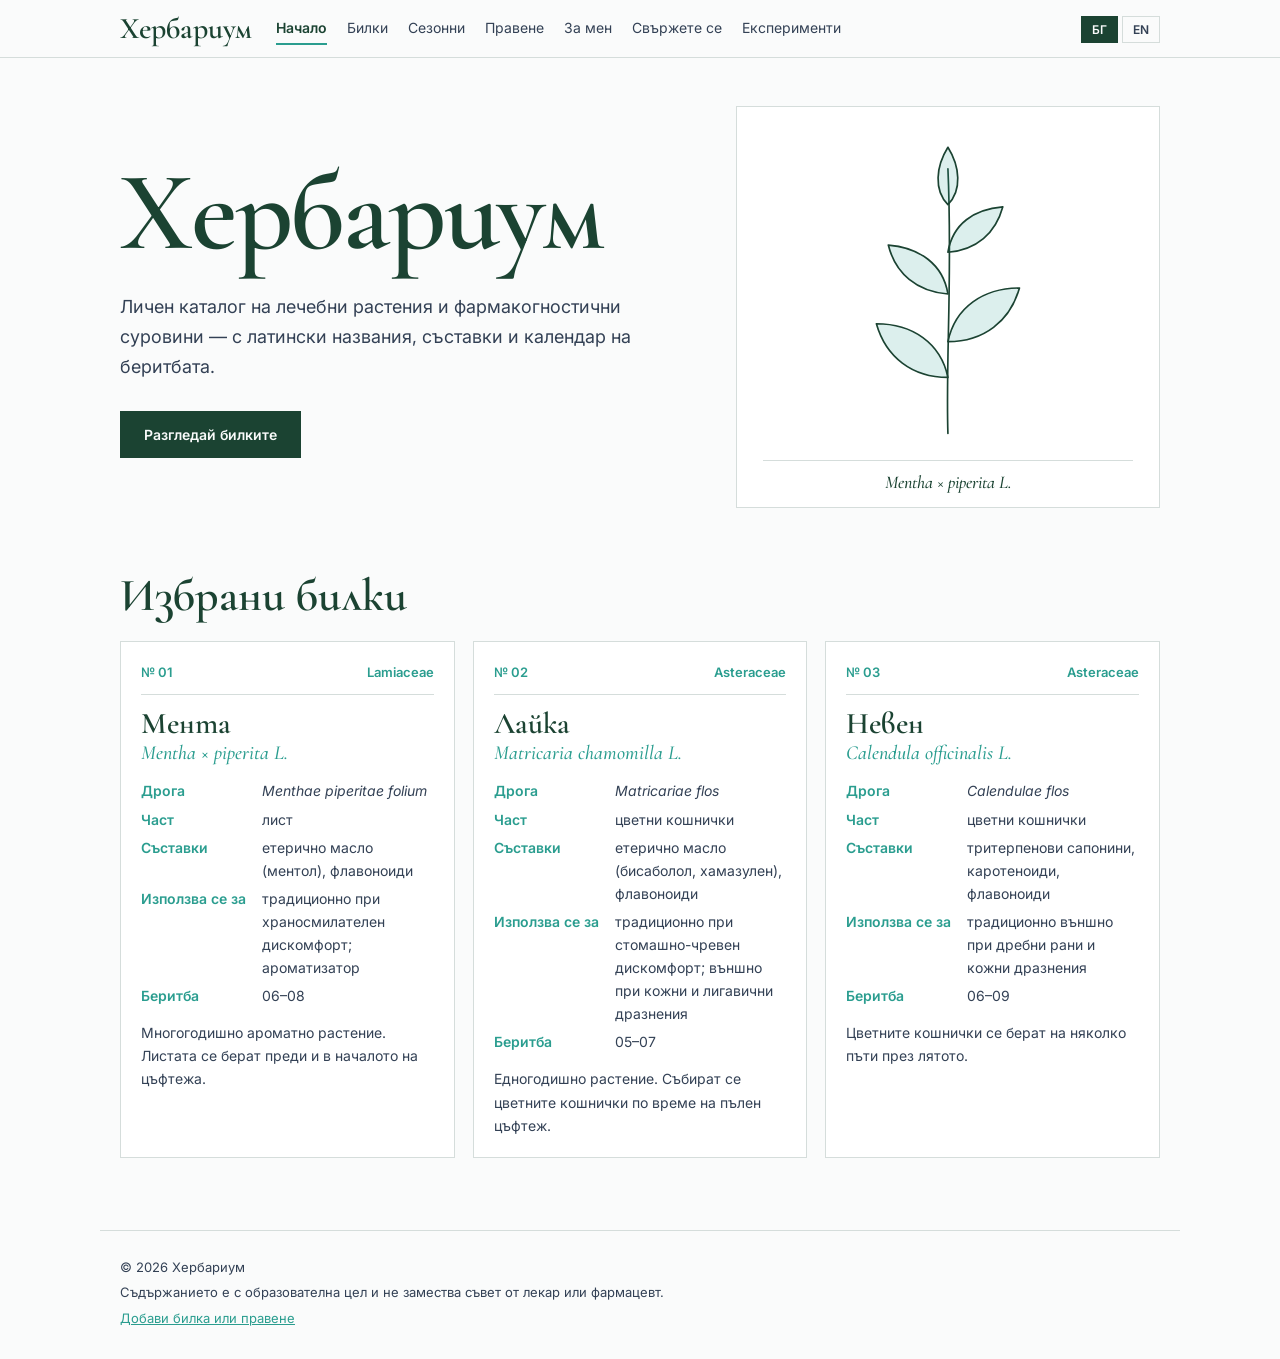
==== commit baabd7d7: "Renamed "products" to "herbs" 2" ====
--- a/index.html
+++ b/index.html
@@ -75,8 +75,8 @@
 <script>
     /* =====================================================================
        ✎ РЕДАКТИРАЙТЕ ТУК / EDIT HERE
-       Добавяне на продукт: копирайте един блок в HERBS и сменете текстовете.
-       Махане на продукт: изтрийте целия му блок { ... }.
+       Добавяне на билки: копирайте един блок в HERBS и сменете текстовете.
+       Махане на билки: изтрийте целия му блок { ... }.
        months = месеци на беритба (1 = януари … 12 = декември).
        ===================================================================== */
     const SITE={
@@ -153,7 +153,7 @@
     ];
 
     /* ✎ ПРАВЕНЕ (методики). За нова методика копирайте един блок и сменете текстовете.
-       drug = латинското име на дрогата от HERBS (връзка към продукта); need = списък; steps = стъпки. */
+       drug = латинското име на дрогата от HERBS (връзка към билката); need = списък; steps = стъпки. */
     const PREPS=[
         {drug:"Matricariae flos",
             bg:{name:"запарка от лайка",need:["10 г лайка (Matricariae flos), едро натрошена","100 мл вода","водна баня, везна, цедка"],
@@ -173,17 +173,17 @@
     const I={
         bg:{home:"Начало",herbs:"Билки",seasonal:"Сезонни",about:"За мен",contact:"Свържете се",
             lead:"Личен каталог на лечебни растения и фармакогностични суровини — с латински названия, съставки и календар на беритбата.",
-            browse:"Разгледай продуктите",now:"В сезон сега",feat:"Избрани продукти",
+            browse:"Разгледай билките",now:"В сезон сега",feat:"Избрани билки",
             drug:"Дрога",part:"Част",compounds:"Съставки",season:"Беритба",
-            search:"Търси по име или латинско название",none:"Няма намерени продукти. Опитайте с друга дума.",count:"продукта в каталога",
-            calH:"Календар на беритбата",calP:"Месеците, в които се събира всяка суровина. Текущият месец е очертан.",noneNow:"Този месец няма продукти в сезон.",
-            contactP:"Имате въпрос или предложение за нов продукт? Пишете ми.",write:"Пишете ми на имейл",follow:"Профили",
+            search:"Търси по име или латинско название",none:"Няма намерени билки. Опитайте с друга дума.",count:"билки в каталога",
+            calH:"Календар на беритбата",calP:"Месеците, в които се събира всяка суровина. Текущият месец е очертан.",noneNow:"Този месец няма билки в сезон.",
+            contactP:"Имате въпрос или предложение за нова билки или нещо друго? Пишете ми.",write:"Пишете ми на имейл",follow:"Профили",
             foot:"Съдържанието е с образователна цел и не замества съвет от лекар или фармацевт.",
             canH:"Какво мога да правя",canP:"Лабораторията ми е насочена към три направления и обхваща следните работи.",
-            add:"Добави продукт",addP:"Помощник за добавяне на нови продукти и цветя в каталога — без да пишете код.",
+            add:"Добави билка или правене",addP:"Помощник за добавяне на нови билки и цветя в каталога — без да пишете код.",
             s1:"Попълнете полетата и отметнете месеците на беритба. Образецът се показва на живо най-отдолу.",s2:"Натиснете „Копирай кода“.",
-            s3:"Изпратете ми копирания код в чата с думите „Добави този продукт“. Ако редактирате файла сами, поставете кода в списъка HERBS, преди затварящата скоба ].",
-            rm:"За премахване или промяна: напишете ми например „Махни Мента“ или „Смени сезона на Лайка“ — или изтрийте целия блок на продукта във файла.",
+            s3:"Изпратете ми копирания код в чата с думите „Добави тази билка“. Ако редактирате файла сами, поставете кода в списъка HERBS, преди затварящата скоба ].",
+            rm:"За премахване или промяна: напишете ми например „Махни Мента“ или „Смени сезона на Лайка“ — или изтрийте целия блок на билката във файла.",
             mons:"Месеци на беритба",code:"Готов код",copy:"Копирай кода",copied:"Копирано",prev:"Преглед",use:"Използва се за",
             make:"Правене",makeOf:"Правене на",makeP:"Стъпка по стъпка: как се приготвят препарати от дрогите в каталога.",needK:"Необходимо",stepsK:"Стъпки",
             prepNote:"Методиките са примерни и с учебна цел. Спазвайте лабораторните правила и носете предпазни очила.",
@@ -194,13 +194,13 @@
             drug:"Drug",part:"Part used",compounds:"Constituents",season:"Harvest",
             search:"Search by name or Latin name",none:"No herbs found. Try another word.",count:"herbs in the catalogue",
             calH:"Harvest calendar",calP:"The months in which each drug is collected. The current month is outlined.",noneNow:"Nothing is in season this month.",
-            contactP:"Have a question or a suggestion for a new product? Write to me.",write:"Email me",follow:"Profiles",
+            contactP:"Have a question or a suggestion for a new herb or something else? Write to me.",write:"Email me",follow:"Profiles",
             foot:"Content is for educational purposes and does not replace advice from a doctor or pharmacist.",
             canH:"What I can make",canP:"My lab covers three focus areas and the following kinds of work.",
-            add:"Add a product",addP:"A helper for adding new herbs and flowers to the catalogue — no coding needed.",
+            add:"Add a herb or a making",addP:"A helper for adding new herbs and flowers to the catalogue — no coding needed.",
             s1:"Fill in the fields and tick the harvest months. The specimen appears live at the bottom.",s2:"Press “Copy code”.",
-            s3:"Send me the copied code in the chat with the words “Add this product”. If you edit the file yourself, paste the code into the HERBS list, before the closing bracket ].",
-            rm:"To remove or change one: tell me, for example, “Remove Peppermint” or “Change the season of Chamomile” — or delete the product’s whole block in the file.",
+            s3:"Send me the copied code in the chat with the words “Add this herb”. If you edit the file yourself, paste the code into the HERBS list, before the closing bracket ].",
+            rm:"To remove or change one: tell me, for example, “Remove Peppermint” or “Change the season of Chamomile” — or delete the herb’s whole block in the file.",
             mons:"Harvest months",code:"Ready code",copy:"Copy code",copied:"Copied",prev:"Preview",use:"Used for",
             make:"Making",makeOf:"Making",makeP:"Step by step: how to prepare herbs from the drugs in the catalogue.",needK:"You need",stepsK:"Steps",
             prepNote:"The methods are examples for study purposes. Follow lab rules and wear safety glasses.",
@@ -265,7 +265,7 @@
 
     const draft2={};
     const FIELDS2=[
-        ['drug','Дрога (латинско име, както в продукта)','Drug (Latin name, as in the product)'],
+        ['drug','Дрога (латинско име, както в билка)','Drug (Latin name, as in the herb)'],
         ['nameBg','Име на методиката (български)','Method name (Bulgarian)'],
         ['nameEn','Име на методиката (английски)','Method name (English)'],
         ['needBg','Необходимо (български), по един ред','You need (Bulgarian), one per line',1],
